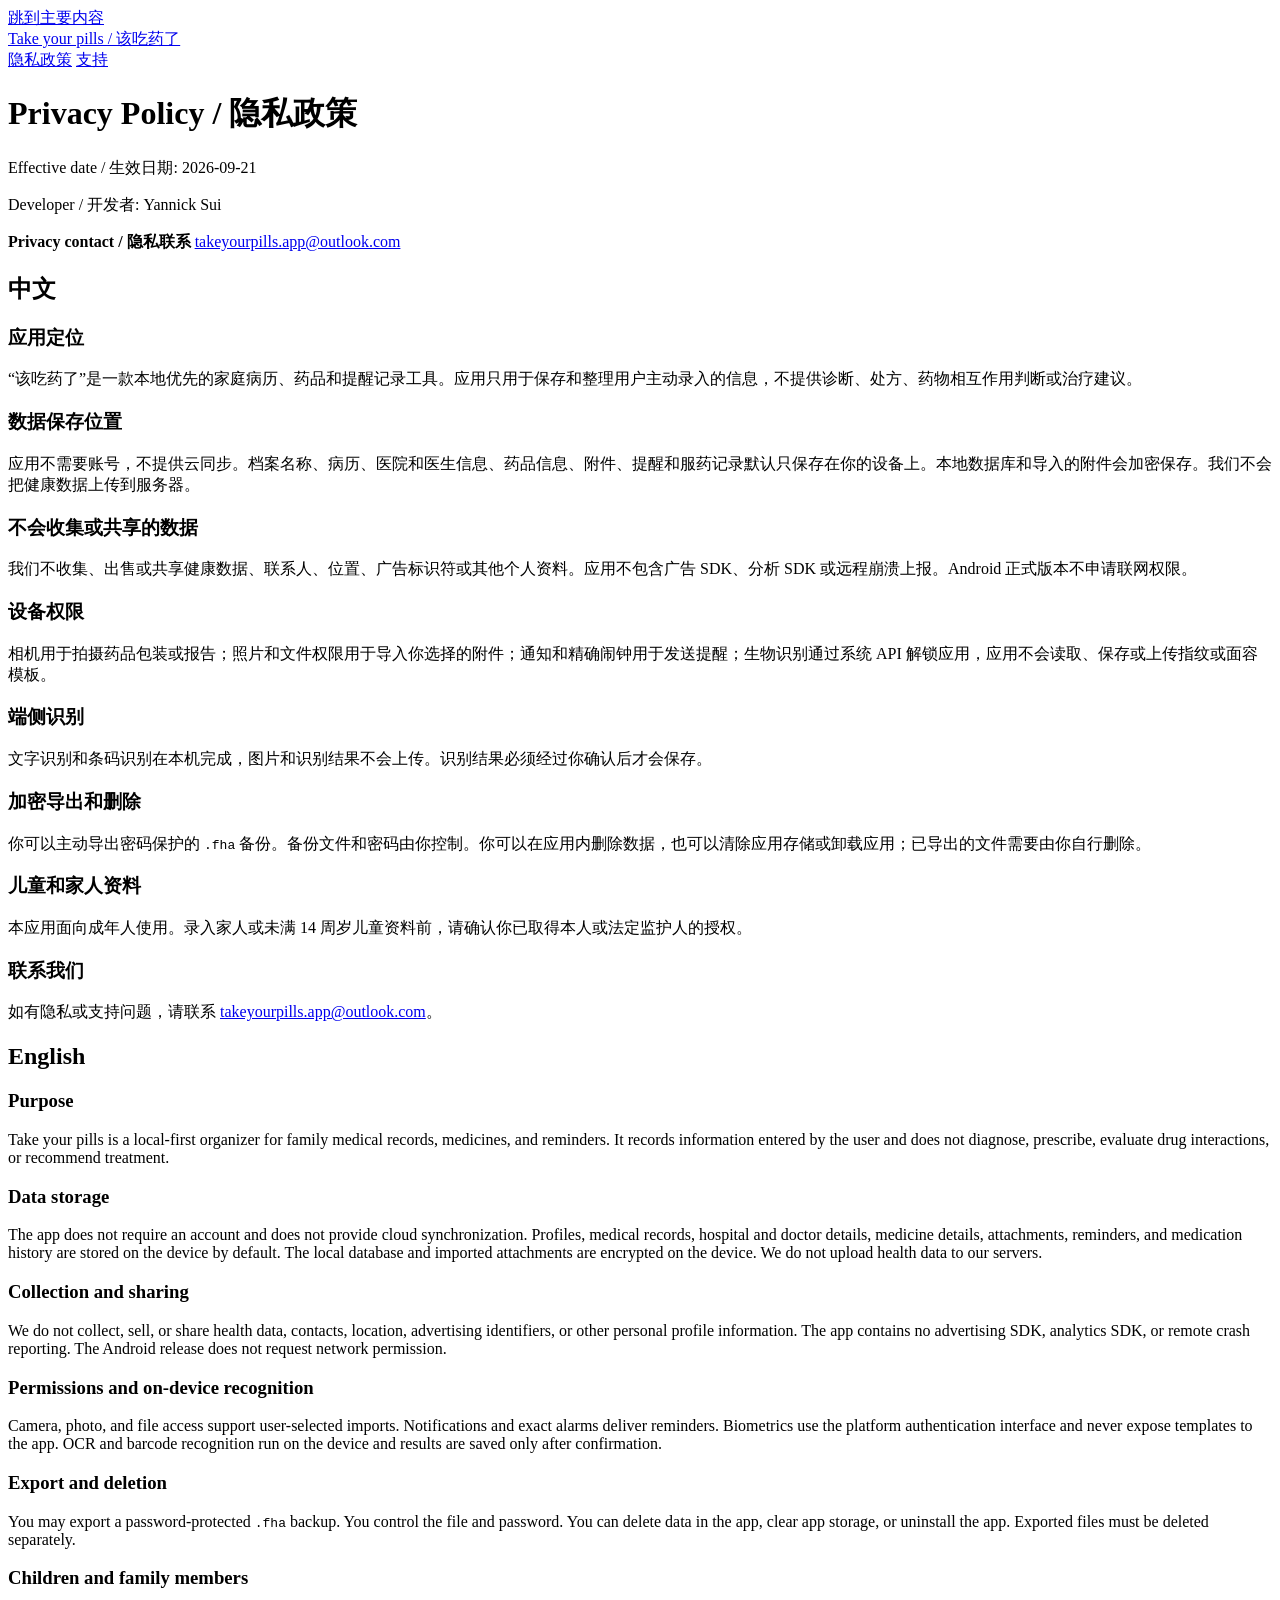
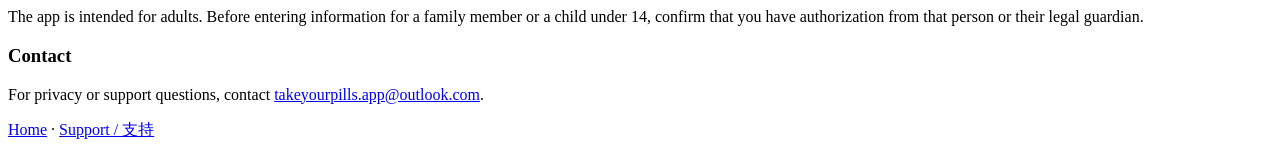
==== privacy-policy.html @ caa81709 "Add privacy policy" ====
<!doctype html>
<html lang="zh-CN">
<head>
  <meta charset="utf-8">
  <meta name="viewport" content="width=device-width, initial-scale=1">
  <meta name="description" content="Privacy policy for Take your pills / 该吃药了.">
  <title>Privacy Policy - Take your pills</title>
  <link rel="stylesheet" href="site.css">
  <link rel="icon" href="app-icon.png" type="image/png">
</head>
<body>
  <a class="skip-link" href="#content">跳到主要内容</a>
  <header class="site-header">
    <div class="site-header__inner">
      <a class="brand" href="index.html">Take your pills / 该吃药了</a>
      <nav class="site-nav" aria-label="Primary">
        <a href="privacy-policy.html" aria-current="page">隐私政策</a>
        <a href="support.html">支持</a>
      </nav>
    </div>
  </header>

<main id="content">
  <h1>Privacy Policy / 隐私政策</h1>
  <p class="meta">Effective date / 生效日期: 2026-09-21</p>
  <p class="meta">Developer / 开发者: Yannick Sui</p>
  <div class="contact-panel">
    <strong>Privacy contact / 隐私联系</strong>
    <span><a href="mailto:takeyourpills.app@outlook.com">takeyourpills.app@outlook.com</a></span>
  </div>

  <section class="language-section" lang="zh-CN">
    <h2>中文</h2>
    <h3>应用定位</h3>
    <p>“该吃药了”是一款本地优先的家庭病历、药品和提醒记录工具。应用只用于保存和整理用户主动录入的信息，不提供诊断、处方、药物相互作用判断或治疗建议。</p>
    <h3>数据保存位置</h3>
    <p>应用不需要账号，不提供云同步。档案名称、病历、医院和医生信息、药品信息、附件、提醒和服药记录默认只保存在你的设备上。本地数据库和导入的附件会加密保存。我们不会把健康数据上传到服务器。</p>
    <h3>不会收集或共享的数据</h3>
    <p>我们不收集、出售或共享健康数据、联系人、位置、广告标识符或其他个人资料。应用不包含广告 SDK、分析 SDK 或远程崩溃上报。Android 正式版本不申请联网权限。</p>
    <h3>设备权限</h3>
    <p>相机用于拍摄药品包装或报告；照片和文件权限用于导入你选择的附件；通知和精确闹钟用于发送提醒；生物识别通过系统 API 解锁应用，应用不会读取、保存或上传指纹或面容模板。</p>
    <h3>端侧识别</h3>
    <p>文字识别和条码识别在本机完成，图片和识别结果不会上传。识别结果必须经过你确认后才会保存。</p>
    <h3>加密导出和删除</h3>
    <p>你可以主动导出密码保护的 <code>.fha</code> 备份。备份文件和密码由你控制。你可以在应用内删除数据，也可以清除应用存储或卸载应用；已导出的文件需要由你自行删除。</p>
    <h3>儿童和家人资料</h3>
    <p>本应用面向成年人使用。录入家人或未满 14 周岁儿童资料前，请确认你已取得本人或法定监护人的授权。</p>
    <h3>联系我们</h3>
    <p>如有隐私或支持问题，请联系 <a href="mailto:takeyourpills.app@outlook.com">takeyourpills.app@outlook.com</a>。</p>
  </section>

  <section class="language-section" lang="en">
    <h2>English</h2>
    <h3>Purpose</h3>
    <p>Take your pills is a local-first organizer for family medical records, medicines, and reminders. It records information entered by the user and does not diagnose, prescribe, evaluate drug interactions, or recommend treatment.</p>
    <h3>Data storage</h3>
    <p>The app does not require an account and does not provide cloud synchronization. Profiles, medical records, hospital and doctor details, medicine details, attachments, reminders, and medication history are stored on the device by default. The local database and imported attachments are encrypted on the device. We do not upload health data to our servers.</p>
    <h3>Collection and sharing</h3>
    <p>We do not collect, sell, or share health data, contacts, location, advertising identifiers, or other personal profile information. The app contains no advertising SDK, analytics SDK, or remote crash reporting. The Android release does not request network permission.</p>
    <h3>Permissions and on-device recognition</h3>
    <p>Camera, photo, and file access support user-selected imports. Notifications and exact alarms deliver reminders. Biometrics use the platform authentication interface and never expose templates to the app. OCR and barcode recognition run on the device and results are saved only after confirmation.</p>
    <h3>Export and deletion</h3>
    <p>You may export a password-protected <code>.fha</code> backup. You control the file and password. You can delete data in the app, clear app storage, or uninstall the app. Exported files must be deleted separately.</p>
    <h3>Children and family members</h3>
    <p>The app is intended for adults. Before entering information for a family member or a child under 14, confirm that you have authorization from that person or their legal guardian.</p>
    <h3>Contact</h3>
    <p>For privacy or support questions, contact <a href="mailto:takeyourpills.app@outlook.com">takeyourpills.app@outlook.com</a>.</p>
  </section>
</main>
  <footer class="site-footer">
    <div class="site-footer__inner">
      <a href="index.html">Home</a> · <a href="support.html">Support / 支持</a>
    </div>
  </footer>
</body>
</html>
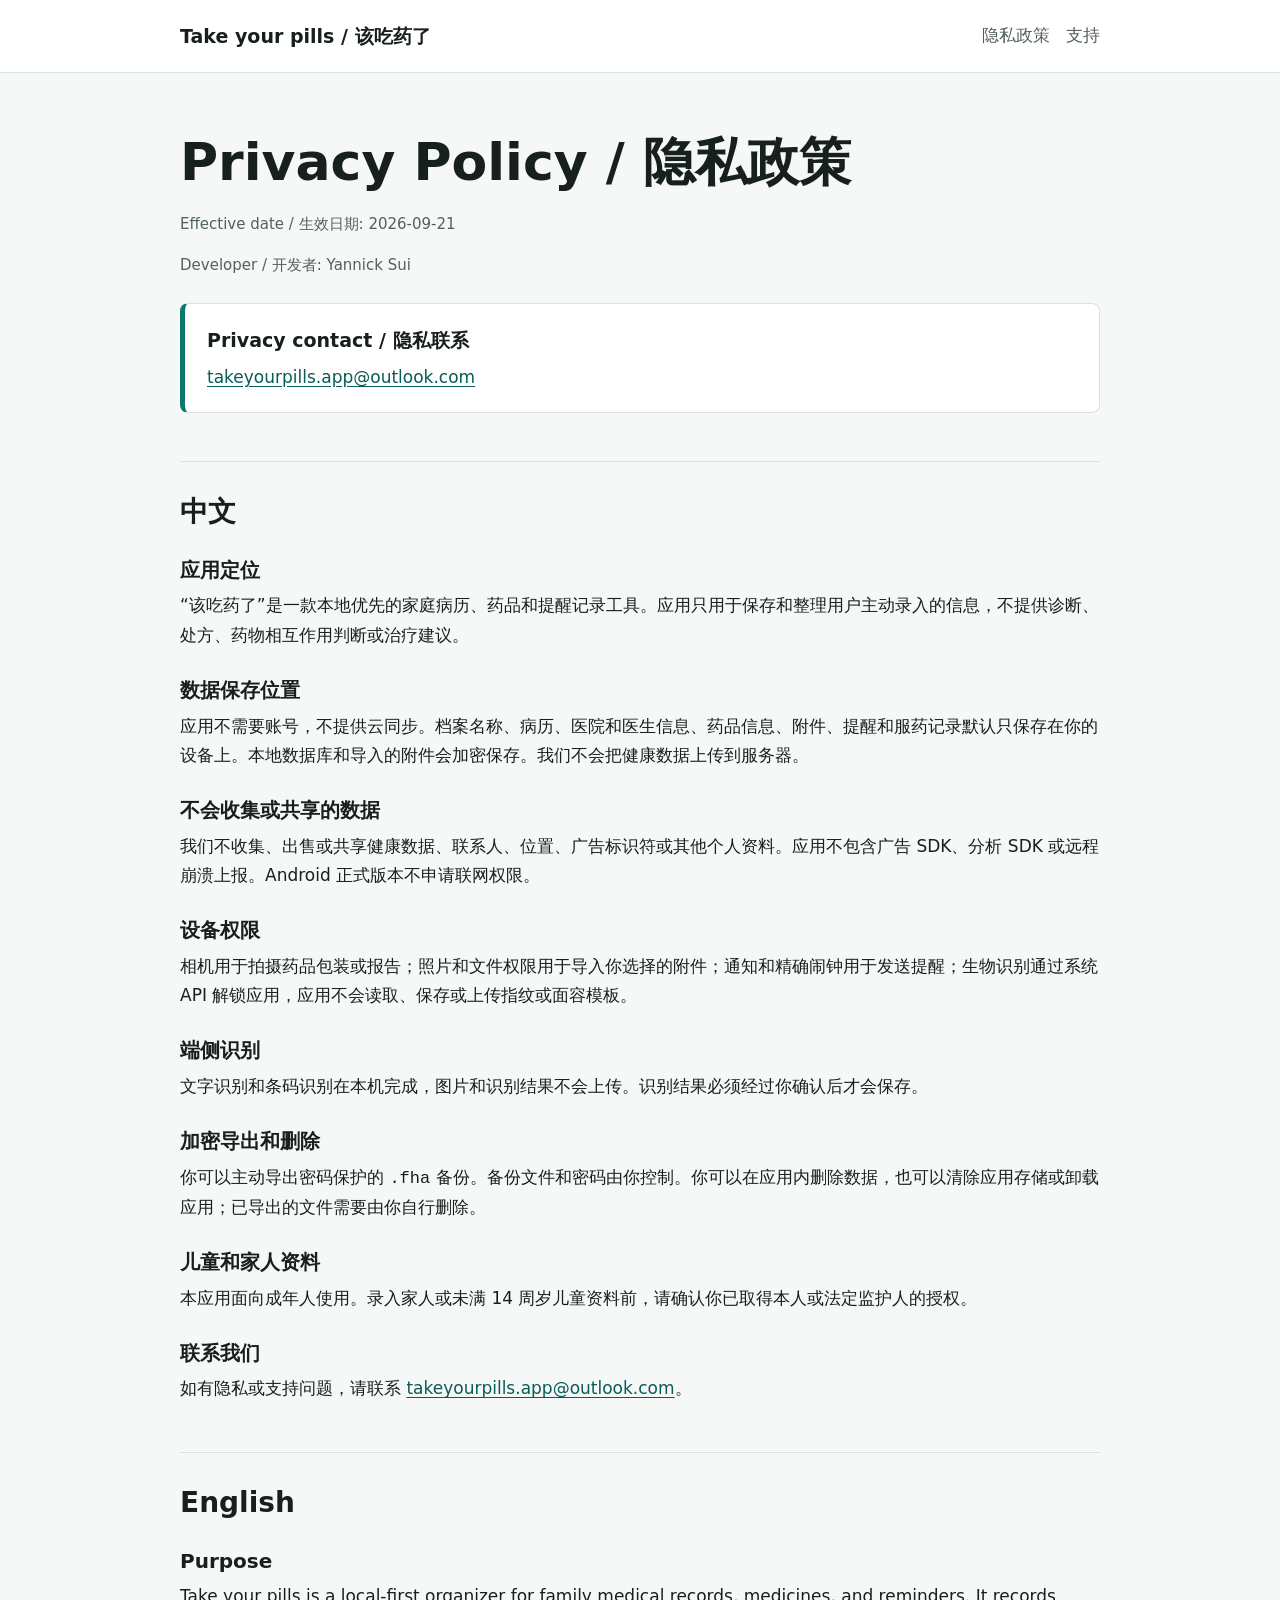
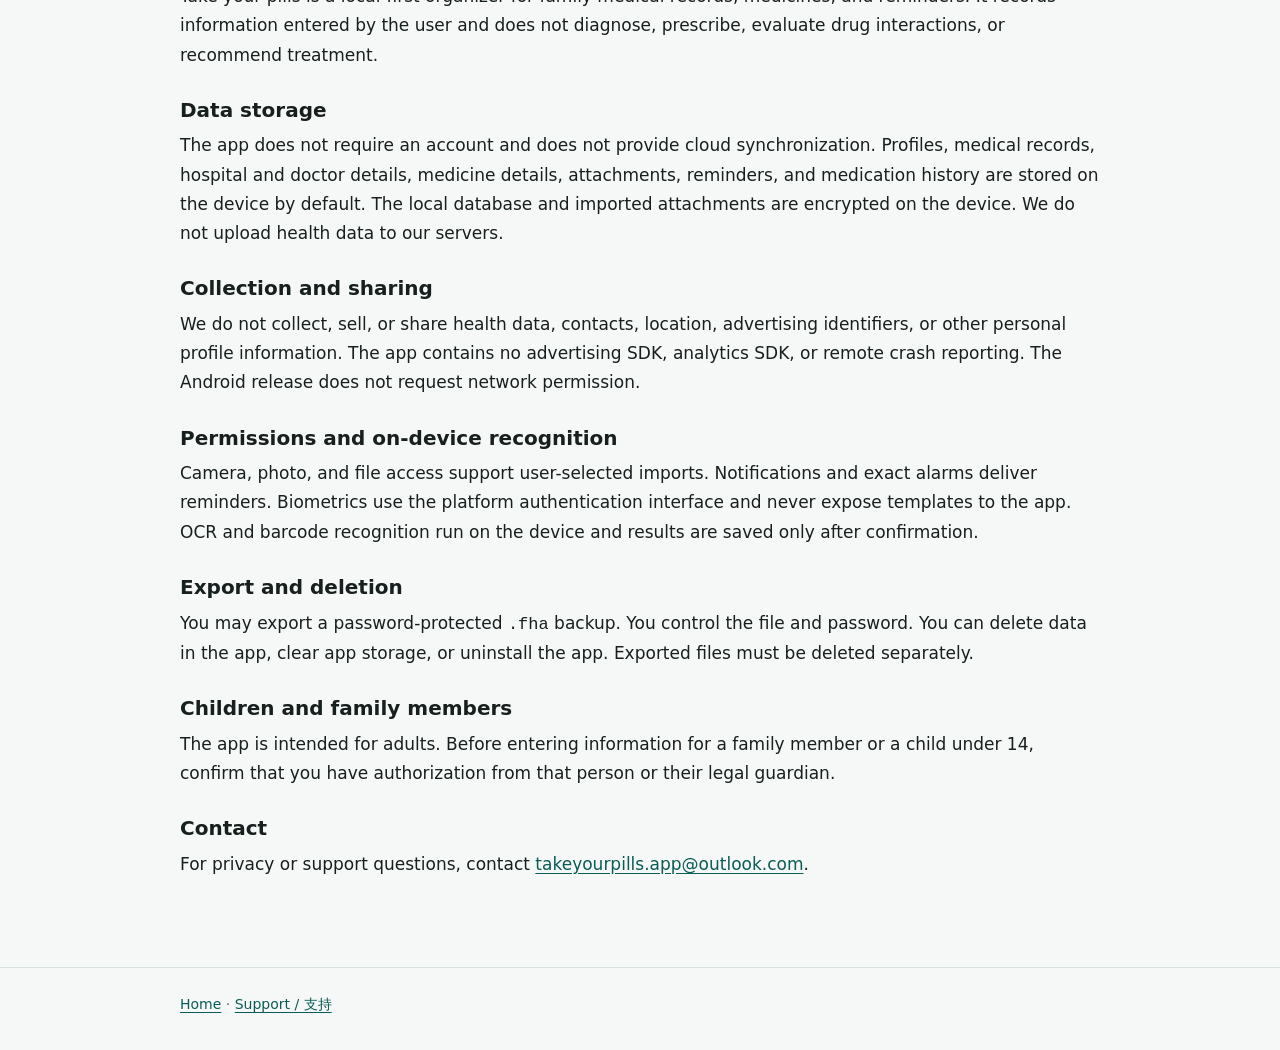
==== commit 51fa6335: "Remove missing site icon reference from privacy policy" ====
--- a/privacy-policy.html
+++ b/privacy-policy.html
@@ -6,7 +6,6 @@
   <meta name="description" content="Privacy policy for Take your pills / 该吃药了.">
   <title>Privacy Policy - Take your pills</title>
   <link rel="stylesheet" href="site.css">
-  <link rel="icon" href="app-icon.png" type="image/png">
 </head>
 <body>
   <a class="skip-link" href="#content">跳到主要内容</a>
--- a/site.css
+++ b/site.css
@@ -0,0 +1,223 @@
+:root {
+  color-scheme: light dark;
+  --background: #f6f8f7;
+  --surface: #ffffff;
+  --text: #17201e;
+  --muted: #52615d;
+  --border: #d8e2df;
+  --primary: #0f766e;
+  --primary-strong: #0a5c56;
+  --accent: #9a3412;
+  font-family: "Segoe UI", "Microsoft YaHei UI", system-ui, sans-serif;
+}
+
+@media (prefers-color-scheme: dark) {
+  :root {
+    --background: #101715;
+    --surface: #17211f;
+    --text: #edf5f2;
+    --muted: #b8c8c4;
+    --border: #344742;
+    --primary: #6fd5c9;
+    --primary-strong: #9ae5dc;
+    --accent: #fdba74;
+  }
+}
+
+* {
+  box-sizing: border-box;
+}
+
+html {
+  scroll-behavior: smooth;
+}
+
+body {
+  margin: 0;
+  background: var(--background);
+  color: var(--text);
+  font-size: 17px;
+  line-height: 1.72;
+}
+
+a {
+  color: var(--primary-strong);
+  text-underline-offset: 0.2em;
+}
+
+a:focus-visible {
+  outline: 3px solid var(--accent);
+  outline-offset: 3px;
+}
+
+.skip-link {
+  position: absolute;
+  left: -9999px;
+  top: 0;
+  background: var(--surface);
+  padding: 10px 16px;
+}
+
+.skip-link:focus {
+  left: 16px;
+  z-index: 10;
+}
+
+.site-header {
+  border-bottom: 1px solid var(--border);
+  background: var(--surface);
+}
+
+.site-header__inner,
+main,
+.site-footer__inner {
+  width: min(920px, calc(100% - 32px));
+  margin: 0 auto;
+}
+
+.site-header__inner {
+  min-height: 72px;
+  display: flex;
+  align-items: center;
+  justify-content: space-between;
+  gap: 24px;
+}
+
+.brand {
+  color: var(--text);
+  font-size: 19px;
+  font-weight: 700;
+  text-decoration: none;
+  white-space: nowrap;
+}
+
+.site-nav {
+  display: flex;
+  flex-wrap: wrap;
+  gap: 16px;
+}
+
+.site-nav a {
+  color: var(--muted);
+  text-decoration: none;
+}
+
+.site-nav a:hover {
+  color: var(--primary-strong);
+}
+
+main {
+  padding: 48px 0 72px;
+}
+
+.eyebrow {
+  color: var(--primary);
+  font-size: 14px;
+  font-weight: 700;
+  text-transform: uppercase;
+}
+
+h1,
+h2,
+h3 {
+  line-height: 1.28;
+  text-wrap: balance;
+}
+
+h1 {
+  margin: 8px 0 16px;
+  font-size: clamp(32px, 6vw, 52px);
+}
+
+h2 {
+  margin: 0 0 18px;
+  font-size: 28px;
+}
+
+h3 {
+  margin: 28px 0 8px;
+  font-size: 20px;
+}
+
+p,
+ul {
+  margin: 0 0 16px;
+}
+
+ul {
+  padding-left: 1.3em;
+}
+
+.lead {
+  color: var(--muted);
+  font-size: 20px;
+  max-width: 760px;
+}
+
+.meta {
+  color: var(--muted);
+  font-size: 15px;
+}
+
+.section {
+  margin-top: 40px;
+  padding-top: 8px;
+}
+
+.language-section {
+  margin-top: 48px;
+  padding-top: 32px;
+  border-top: 1px solid var(--border);
+}
+
+.notice,
+.contact-panel {
+  margin: 24px 0;
+  padding: 20px 22px;
+  border: 1px solid var(--border);
+  border-left: 5px solid var(--primary);
+  border-radius: 8px;
+  background: var(--surface);
+}
+
+.contact-panel {
+  display: grid;
+  gap: 6px;
+}
+
+.contact-panel strong {
+  font-size: 19px;
+}
+
+.links {
+  display: flex;
+  flex-wrap: wrap;
+  gap: 12px 20px;
+  margin-top: 12px;
+}
+
+.site-footer {
+  border-top: 1px solid var(--border);
+  color: var(--muted);
+  font-size: 14px;
+}
+
+.site-footer__inner {
+  padding: 24px 0 36px;
+}
+
+@media (max-width: 620px) {
+  body {
+    font-size: 16px;
+  }
+
+  .site-header__inner {
+    align-items: flex-start;
+    flex-direction: column;
+    padding: 16px 0;
+  }
+
+  main {
+    padding-top: 32px;
+  }
+}
